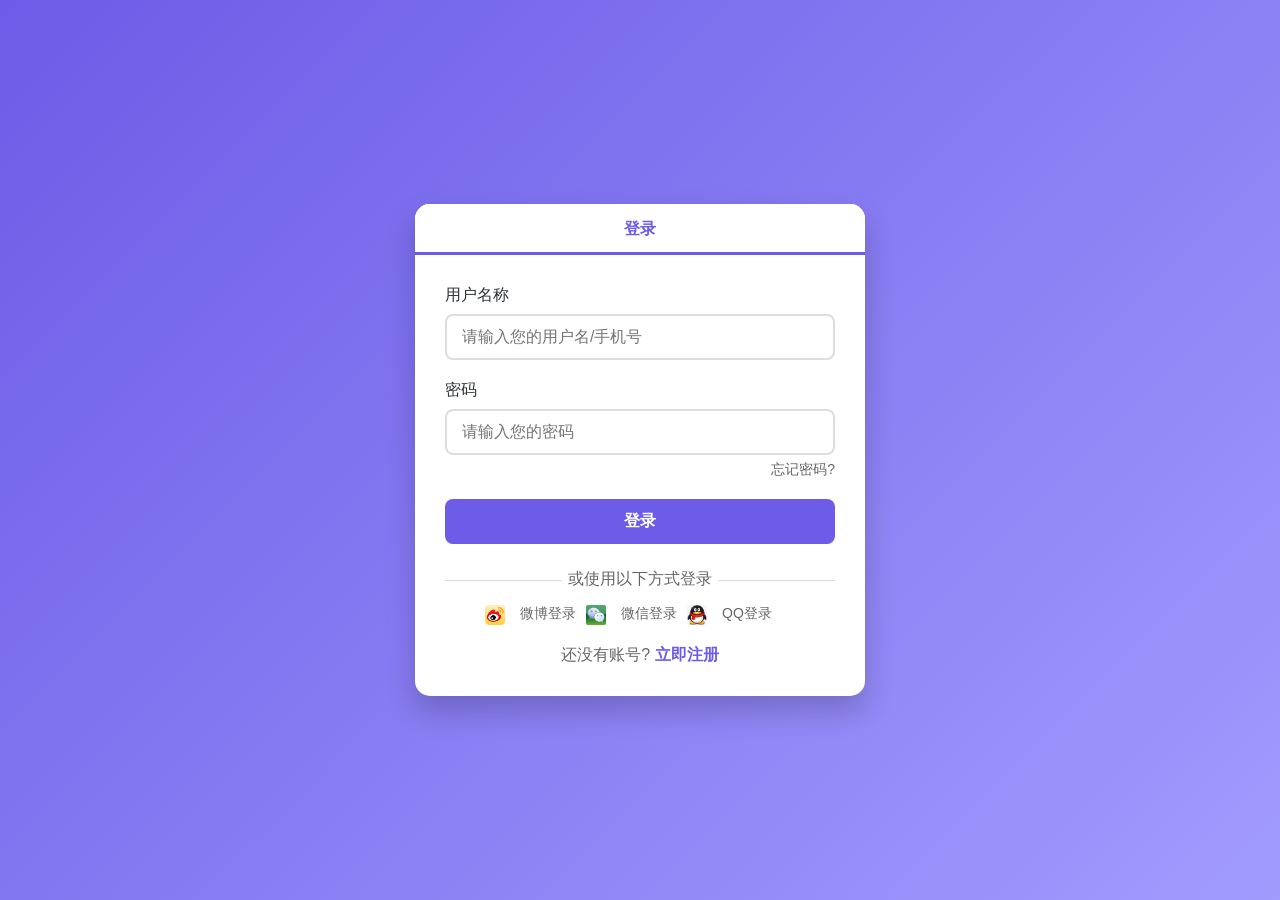
==== web/music/login.html @ 64b98629 "Add files via upload" ====
<!DOCTYPE html>
<html lang="zh-CN">
<head>
    <meta charset="UTF-8">
    <meta name="viewport" content="width=device-width, initial-scale=1.0">
    <title>登录</title>
    <style>
        :root {
            --primary-color: #6c5ce7;
            --secondary-color: #a29bfe;
            --dark-color: #2d3436;
            --light-color: #f5f6fa;
            --success-color: #00b894;
            --error-color: #d63031;
        }
        
        * {
            margin: 0;
            padding: 0;
            box-sizing: border-box;
            font-family: 'Segoe UI', Tahoma, Geneva, Verdana, sans-serif;
        }
        
        body {
            background: linear-gradient(135deg, var(--primary-color), var(--secondary-color));
            min-height: 100vh;
            display: flex;
            justify-content: center;
            align-items: center;
            padding: 20px;
        }
                
        .auth-container {
            background-color: white;
            border-radius: 15px;
            box-shadow: 0 15px 30px rgba(0, 0, 0, 0.2);
            width: 100%;
            max-width: 450px;
            overflow: hidden;
            position: relative;
        }
        
        .tabs {
            display: flex;
            background-color: var(--light-color);
        }
        
        .tab {
            flex: 1;
            text-align: center;
            padding: 15px 0;
            cursor: pointer;
            transition: all 0.3s ease;
            font-weight: 600;
            color: var(--dark-color);
            position: relative;
        }
        
        .tab.active {
            color: var(--primary-color);
            background-color: white;
        }
        
        .tab.active::after {
            content: '';
            position: absolute;
            bottom: 0;
            left: 0;
            width: 100%;
            height: 3px;
            background-color: var(--primary-color);
        }
        
        .form-container {
            padding: 30px;
        }
        
        .form-group {
            margin-bottom: 20px;
            position: relative;
        }
        
        .form-group label {
            display: block;
            margin-bottom: 8px;
            font-weight: 500;
            color: var(--dark-color);
        }
        
        .form-control {
            width: 100%;
            padding: 12px 15px;
            border: 2px solid #ddd;
            border-radius: 8px;
            font-size: 16px;
            transition: all 0.3s;
        }
        
        .form-control:focus {
            border-color: var(--primary-color);
            outline: none;
            box-shadow: 0 0 0 3px rgba(108, 92, 231, 0.2);
        }
        
        .input-icon {
            position: absolute;
            right: 15px;
            top: 40px;
            color: #999;
        }
        
        .btn {
            width: 100%;
            padding: 12px;
            border: none;
            border-radius: 8px;
            font-size: 16px;
            font-weight: 600;
            cursor: pointer;
            transition: all 0.3s;
        }
        
        .btn-primary {
            background-color: var(--primary-color);
            color: white;
        }
        
        .btn-primary:hover {
            background-color: #5649d1;
        }
        
        .social-login {
            margin-top: 25px;
            text-align: center;
        }
        
        .social-login p {
            color: #666;
            margin-bottom: 15px;
            position: relative;
        }
        
        .social-login p::before,
        .social-login p::after {
            content: "";
            position: absolute;
            height: 1px;
            width: 30%;
            background-color: #ddd;
            top: 50%;
        }
        
        .social-login p::before {
            left: 0;
        }
        
        .social-login p::after {
            right: 0;
        }

        .other-login {
          margin-left: 30px;
          display: flex;
          justify-content: left;
          margin-top: 15px;
        }
        .other-login img {
          width: 20px;
          height: 20px;
          margin: 0 10px;
          vertical-align: middle;
        }

        .icon-text{
          margin-left: 5px;
          color: #666;
          font-size: 14px;
        }
        .icon-text:hover{
          color: red;
        }
        
        .forgot-password {
            text-align: right;
            margin-top: -15px;
            margin-bottom: 20px;
        }
        
        .forgot-password a {
            color: #666;
            text-decoration: none;
            font-size: 14px;
        }
        
        .forgot-password a:hover {
            color: var(--primary-color);
        }
        
        .form-footer {
            text-align: center;
            margin-top: 20px;
            color: #666;
        }
        
        .form-footer a {
            color: var(--primary-color);
            text-decoration: none;
            font-weight: 600;
        }
        
        .form-content {
            animation: fadeIn 0.5s ease-out;
        }
        
        /* 自定义弹窗样式 */
        .custom-popup {
            display: none;
            position: fixed;
            top: 0;
            left: 0;
            width: 100%;
            height: 100%;
            background-color: rgba(0,0,0,0.5);
            z-index: 1000;
            justify-content: center;
            align-items: center;
        }
        
        .popup-content {
            background-color: white;
            padding: 30px;
            border-radius: 10px;
            box-shadow: 0 5px 15px rgba(0,0,0,0.3);
            max-width: 400px;
            width: 90%;
            text-align: center;
            position: relative;
            animation: popupFadeIn 0.3s ease-out;
        }
        
        .popup-icon {
            font-size: 50px;
            color: var(--success-color);
            margin-bottom: 20px;
        }
        
        .popup-title {
            font-size: 24px;
            font-weight: 600;
            margin-bottom: 10px;
            color: var(--dark-color);
        }
        
        .popup-message {
            font-size: 16px;
            color: #666;
            margin-bottom: 25px;
        }
        
        .popup-close {
            background-color: var(--primary-color);
            color: white;
            border: none;
            padding: 10px 25px;
            border-radius: 5px;
            font-size: 16px;
            cursor: pointer;
            transition: all 0.3s;
        }
        
        .popup-close:hover {
            background-color: #5649d1;
        }
        
        /*实现了弹窗从上方淡入的效果*/
        @keyframes popupFadeIn {
            from {
                opacity: 0;
                transform: translateY(-20px);
            }
            to {
                opacity: 1;
                transform: translateY(0);
            }
        }
    </style>
</head>

<body>
    <div class="auth-container">
        <div class="tabs">
            <div class="tab active" id="login-tab">登录</div>
        </div>
        
        <div class="form-container">
            <!-- 登录表单 -->
            <div class="form-content" id="login-form">
                <div class="form-group">
                    <label for="login-name">用户名称</label>
                    <input type="name" id="login-name" class="form-control" placeholder="请输入您的用户名/手机号">
                    <i class="fas fa-envelope input-icon"></i>
                </div>
                
                <div class="form-group">
                    <label for="login-password">密码</label>
                    <input type="password" id="login-password" class="form-control" placeholder="请输入您的密码">
                    <i class="fas fa-lock input-icon"></i>
                </div>
                
                <div class="forgot-password">
                    <a href="#">忘记密码?</a>
                </div>
                
                <button class="btn btn-primary" id="login-btn">登录</button>
                
                <div class="social-login">
                  <p>或使用以下方式登录</p>

                  <div class="other-login">
                    <img src="image/微博.webp" alt="" title="微博登录" >
                    <span class="icon-text">微博登录</span>
                    <img src="image/vx.jpg" alt=""  title="微信登录" >
                    <span class="icon-text">微信登录</span>
                    <img src="image/QQ.webp" alt="" title="QQ登录" >
                    <span class="icon-text">QQ登录</span>
                  </div>
                </div>
                
                <div class="form-footer">
                    还没有账号? <a href="Sign up.html" >立即注册</a>
                </div>
            </div>
            <!-- 新增的手机验证码登录表单（默认隐藏） -->
    <div class="form-content" id="phone-login-form" style="display:none;">
        <div class="form-group">
            <label for="phone-number">手机号码</label>
            <input type="tel" id="phone-number" class="form-control" placeholder="请输入您的手机号">
            <i class="fas fa-phone input-icon"></i>
        </div>
        
        <div class="form-group">
            <label for="verification-code">验证码</label>
            <div style="display:flex; gap:10px;">
                <input type="text" id="verification-code" class="form-control" placeholder="请输入验证码" style="flex:1;">
                <button id="send-code-btn" class="btn" style="width:120px; background-color:#f0f0f0;">获取验证码</button>
            </div>
        </div>
        
        <button class="btn btn-primary" id="phone-login-btn">登录</button>
        
        <div class="form-footer" style="margin-top:20px;">
            <a href="#" id="back-to-login">返回账号密码登录</a>
        </div>
    </div>


        </div>
    </div>
    
    <!-- 自定义弹窗 -->
    <div class="custom-popup" id="success-popup">
        <div class="popup-content">
            <div class="popup-icon">✓</div>
            <h3 class="popup-title">登录成功</h3>
            <p class="popup-message">您已成功登录系统，即将跳转到首页...</p>
            <button class="popup-close" id="popup-close">确定</button>
        </div>
    </div>
    
<script>
    // 获取登录按钮
    const loginBtn = document.getElementById('login-btn');
    // 获取弹窗元素
    const successPopup = document.getElementById('success-popup');
    // 获取关闭按钮
    const popupClose = document.getElementById('popup-close');
    const forgotPasswordLink = document.querySelector('.forgot-password a');
    const phoneLoginForm = document.getElementById('phone-login-form');
    const loginForm = document.getElementById('login-form');
    const backToLoginLink = document.getElementById('back-to-login');
    const sendCodeBtn = document.getElementById('send-code-btn');
    const phoneLoginBtn = document.getElementById('phone-login-btn');
    



    // 忘记密码点击事件 - 切换到手机验证码登录
    
    forgotPasswordLink.addEventListener('click', function(e) {
        e.preventDefault();
        loginForm.style.display = 'none';
        phoneLoginForm.style.display = 'block';
    });


    // 返回账号密码登录

    backToLoginLink.addEventListener('click', function(e) {
        e.preventDefault();
        phoneLoginForm.style.display = 'none';
        loginForm.style.display = 'block';
    });


    // 发送验证码按钮点击事件

    sendCodeBtn.addEventListener('click', function() {
    
        const phoneNumber = document.getElementById('phone-number').value;

        if(!phoneNumber || !/^1[3-9]\d{9}$/.test(phoneNumber)) {
            alert('请输入正确的手机号码！');
            return;
    }
    
    // 禁用按钮，防止重复点击
    this.disabled = true;
    let countdown = 60;
    this.textContent = `${countdown}秒后重试`;
    
    const timer = setInterval(() => {
        countdown--;
        this.textContent = `${countdown}秒后重试`;
        
        if(countdown <= 0) {
            clearInterval(timer);
            this.disabled = false;
            this.textContent = '获取验证码';
        }
    }, 1000);
    
    // 这里应该是发送验证码的AJAX请求
    // 模拟发送验证码
    
    console.log(`验证码已发送到手机号: ${phoneNumber}`);
    alert(`验证码已发送到手机号: ${phoneNumber} `);

});


// 手机验证码登录按钮点击事件
phoneLoginBtn.addEventListener('click', function() {
    const phoneNumber = document.getElementById('phone-number').value;
    const verificationCode = document.getElementById('verification-code').value;
    
    if(!phoneNumber || !/^1[3-9]\d{9}$/.test(phoneNumber)) {
        alert('请输入正确的手机号码！');
        return;
    }
    
    if(!verificationCode || verificationCode.length !== 6) {
        alert('请输入6位验证码！');
        return;
    }
    
    // 显示成功弹窗
    successPopup.style.display = 'flex';
    
    // 3秒后自动跳转
    setTimeout(function() {
        window.location.href = 'index.html';
    }, 3000);
});


    // 登录按钮点击事件
    loginBtn.addEventListener('click', function() {
        // 简单的表单验证
        const username = document.getElementById('login-name').value;
        const password = document.getElementById('login-password').value;
        
        if(username && password) {
            // 显示成功弹窗
            successPopup.style.display = 'flex';
            
            // 3秒后自动跳转到首页
            setTimeout(function() {
                window.location.href = 'index.html'; // 跳转到首页
            }, 3000);
        } else {
            alert('请输入用户名和密码！');
        }
    });
    
    // 关闭弹窗并跳转到首页
    popupClose.addEventListener('click', function() {
        successPopup.style.display = 'none';
        window.location.href = 'index.html'; // 立即跳转到首页
    });
    
    // 点击弹窗外部关闭并跳转到首页
    window.addEventListener('click', function(event) {
        if(event.target === successPopup) {
            successPopup.style.display = 'none';
            window.location.href = 'index.html'; // 立即跳转到首页
        }
    });
</script>
</body>
</html>
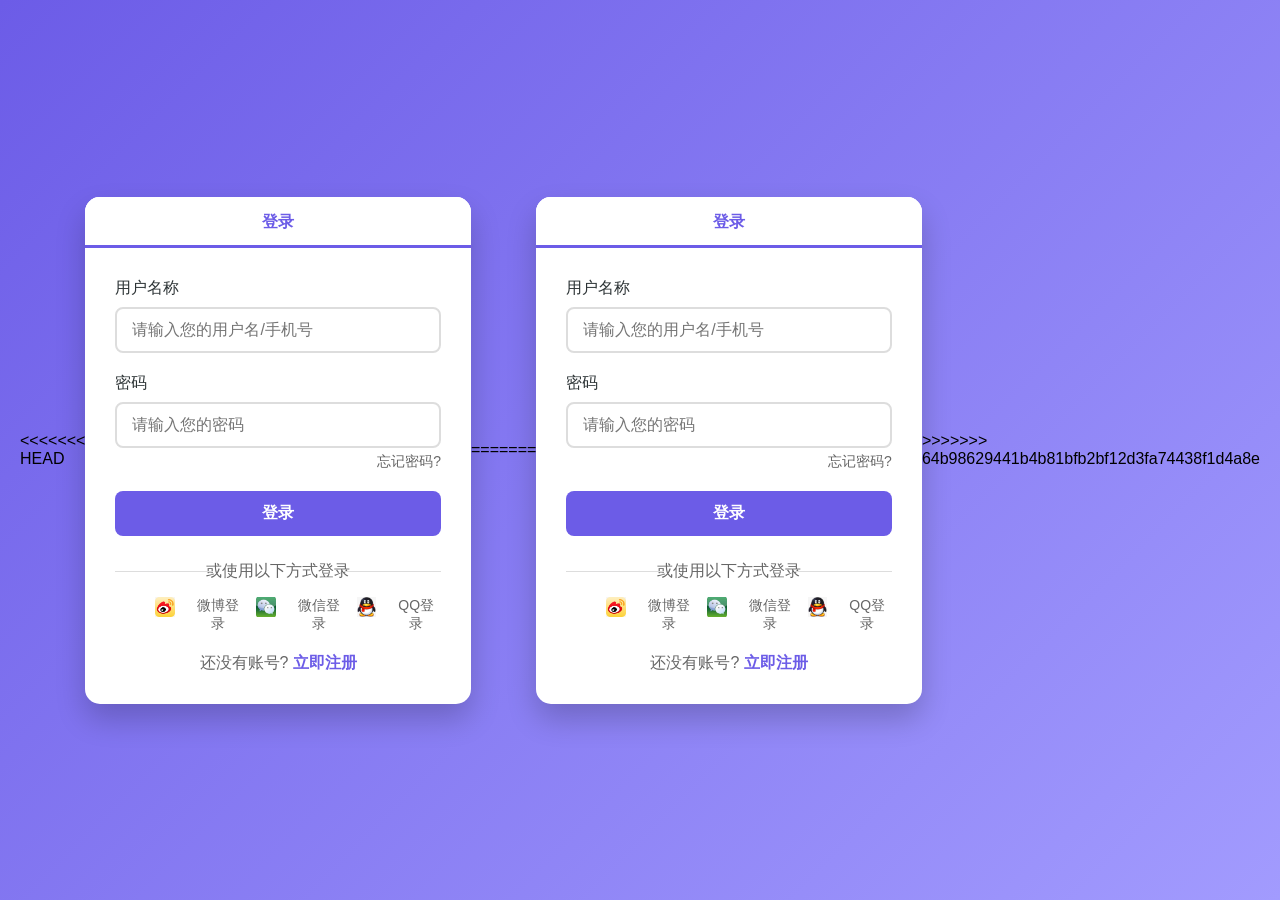
==== commit 24cf4c8d: "project" ====
--- a/web/music/login.html
+++ b/web/music/login.html
@@ -1,3 +1,504 @@
+<<<<<<< HEAD
+<!DOCTYPE html>
+<html lang="zh-CN">
+<head>
+    <meta charset="UTF-8">
+    <meta name="viewport" content="width=device-width, initial-scale=1.0">
+    <title>登录</title>
+    <style>
+        :root {
+            --primary-color: #6c5ce7;
+            --secondary-color: #a29bfe;
+            --dark-color: #2d3436;
+            --light-color: #f5f6fa;
+            --success-color: #00b894;
+            --error-color: #d63031;
+        }
+        
+        * {
+            margin: 0;
+            padding: 0;
+            box-sizing: border-box;
+            font-family: 'Segoe UI', Tahoma, Geneva, Verdana, sans-serif;
+        }
+        
+        body {
+            background: linear-gradient(135deg, var(--primary-color), var(--secondary-color));
+            min-height: 100vh;
+            display: flex;
+            justify-content: center;
+            align-items: center;
+            padding: 20px;
+        }
+                
+        .auth-container {
+            background-color: white;
+            border-radius: 15px;
+            box-shadow: 0 15px 30px rgba(0, 0, 0, 0.2);
+            width: 100%;
+            max-width: 450px;
+            overflow: hidden;
+            position: relative;
+        }
+        
+        .tabs {
+            display: flex;
+            background-color: var(--light-color);
+        }
+        
+        .tab {
+            flex: 1;
+            text-align: center;
+            padding: 15px 0;
+            cursor: pointer;
+            transition: all 0.3s ease;
+            font-weight: 600;
+            color: var(--dark-color);
+            position: relative;
+        }
+        
+        .tab.active {
+            color: var(--primary-color);
+            background-color: white;
+        }
+        
+        .tab.active::after {
+            content: '';
+            position: absolute;
+            bottom: 0;
+            left: 0;
+            width: 100%;
+            height: 3px;
+            background-color: var(--primary-color);
+        }
+        
+        .form-container {
+            padding: 30px;
+        }
+        
+        .form-group {
+            margin-bottom: 20px;
+            position: relative;
+        }
+        
+        .form-group label {
+            display: block;
+            margin-bottom: 8px;
+            font-weight: 500;
+            color: var(--dark-color);
+        }
+        
+        .form-control {
+            width: 100%;
+            padding: 12px 15px;
+            border: 2px solid #ddd;
+            border-radius: 8px;
+            font-size: 16px;
+            transition: all 0.3s;
+        }
+        
+        .form-control:focus {
+            border-color: var(--primary-color);
+            outline: none;
+            box-shadow: 0 0 0 3px rgba(108, 92, 231, 0.2);
+        }
+        
+        .input-icon {
+            position: absolute;
+            right: 15px;
+            top: 40px;
+            color: #999;
+        }
+        
+        .btn {
+            width: 100%;
+            padding: 12px;
+            border: none;
+            border-radius: 8px;
+            font-size: 16px;
+            font-weight: 600;
+            cursor: pointer;
+            transition: all 0.3s;
+        }
+        
+        .btn-primary {
+            background-color: var(--primary-color);
+            color: white;
+        }
+        
+        .btn-primary:hover {
+            background-color: #5649d1;
+        }
+        
+        .social-login {
+            margin-top: 25px;
+            text-align: center;
+        }
+        
+        .social-login p {
+            color: #666;
+            margin-bottom: 15px;
+            position: relative;
+        }
+        
+        .social-login p::before,
+        .social-login p::after {
+            content: "";
+            position: absolute;
+            height: 1px;
+            width: 30%;
+            background-color: #ddd;
+            top: 50%;
+        }
+        
+        .social-login p::before {
+            left: 0;
+        }
+        
+        .social-login p::after {
+            right: 0;
+        }
+
+        .other-login {
+          margin-left: 30px;
+          display: flex;
+          justify-content: left;
+          margin-top: 15px;
+        }
+        .other-login img {
+          width: 20px;
+          height: 20px;
+          margin: 0 10px;
+          vertical-align: middle;
+        }
+
+        .icon-text{
+          margin-left: 5px;
+          color: #666;
+          font-size: 14px;
+        }
+        .icon-text:hover{
+          color: red;
+        }
+        
+        .forgot-password {
+            text-align: right;
+            margin-top: -15px;
+            margin-bottom: 20px;
+        }
+        
+        .forgot-password a {
+            color: #666;
+            text-decoration: none;
+            font-size: 14px;
+        }
+        
+        .forgot-password a:hover {
+            color: var(--primary-color);
+        }
+        
+        .form-footer {
+            text-align: center;
+            margin-top: 20px;
+            color: #666;
+        }
+        
+        .form-footer a {
+            color: var(--primary-color);
+            text-decoration: none;
+            font-weight: 600;
+        }
+        
+        .form-content {
+            animation: fadeIn 0.5s ease-out;
+        }
+        
+        /* 自定义弹窗样式 */
+        .custom-popup {
+            display: none;
+            position: fixed;
+            top: 0;
+            left: 0;
+            width: 100%;
+            height: 100%;
+            background-color: rgba(0,0,0,0.5);
+            z-index: 1000;
+            justify-content: center;
+            align-items: center;
+        }
+        
+        .popup-content {
+            background-color: white;
+            padding: 30px;
+            border-radius: 10px;
+            box-shadow: 0 5px 15px rgba(0,0,0,0.3);
+            max-width: 400px;
+            width: 90%;
+            text-align: center;
+            position: relative;
+            animation: popupFadeIn 0.3s ease-out;
+        }
+        
+        .popup-icon {
+            font-size: 50px;
+            color: var(--success-color);
+            margin-bottom: 20px;
+        }
+        
+        .popup-title {
+            font-size: 24px;
+            font-weight: 600;
+            margin-bottom: 10px;
+            color: var(--dark-color);
+        }
+        
+        .popup-message {
+            font-size: 16px;
+            color: #666;
+            margin-bottom: 25px;
+        }
+        
+        .popup-close {
+            background-color: var(--primary-color);
+            color: white;
+            border: none;
+            padding: 10px 25px;
+            border-radius: 5px;
+            font-size: 16px;
+            cursor: pointer;
+            transition: all 0.3s;
+        }
+        
+        .popup-close:hover {
+            background-color: #5649d1;
+        }
+        
+        /*实现了弹窗从上方淡入的效果*/
+        @keyframes popupFadeIn {
+            from {
+                opacity: 0;
+                transform: translateY(-20px);
+            }
+            to {
+                opacity: 1;
+                transform: translateY(0);
+            }
+        }
+    </style>
+</head>
+
+<body>
+    <div class="auth-container">
+        <div class="tabs">
+            <div class="tab active" id="login-tab">登录</div>
+        </div>
+        
+        <div class="form-container">
+            <!-- 登录表单 -->
+            <div class="form-content" id="login-form">
+                <div class="form-group">
+                    <label for="login-name">用户名称</label>
+                    <input type="name" id="login-name" class="form-control" placeholder="请输入您的用户名/手机号">
+                    <i class="fas fa-envelope input-icon"></i>
+                </div>
+                
+                <div class="form-group">
+                    <label for="login-password">密码</label>
+                    <input type="password" id="login-password" class="form-control" placeholder="请输入您的密码">
+                    <i class="fas fa-lock input-icon"></i>
+                </div>
+                
+                <div class="forgot-password">
+                    <a href="#">忘记密码?</a>
+                </div>
+                
+                <button class="btn btn-primary" id="login-btn">登录</button>
+                
+                <div class="social-login">
+                  <p>或使用以下方式登录</p>
+
+                  <div class="other-login">
+                    <img src="image/微博.webp" alt="" title="微博登录" >
+                    <span class="icon-text">微博登录</span>
+                    <img src="image/vx.jpg" alt=""  title="微信登录" >
+                    <span class="icon-text">微信登录</span>
+                    <img src="image/QQ.webp" alt="" title="QQ登录" >
+                    <span class="icon-text">QQ登录</span>
+                  </div>
+                </div>
+                
+                <div class="form-footer">
+                    还没有账号? <a href="Sign up.html" >立即注册</a>
+                </div>
+            </div>
+            <!-- 新增的手机验证码登录表单（默认隐藏） -->
+    <div class="form-content" id="phone-login-form" style="display:none;">
+        <div class="form-group">
+            <label for="phone-number">手机号码</label>
+            <input type="tel" id="phone-number" class="form-control" placeholder="请输入您的手机号">
+            <i class="fas fa-phone input-icon"></i>
+        </div>
+        
+        <div class="form-group">
+            <label for="verification-code">验证码</label>
+            <div style="display:flex; gap:10px;">
+                <input type="text" id="verification-code" class="form-control" placeholder="请输入验证码" style="flex:1;">
+                <button id="send-code-btn" class="btn" style="width:120px; background-color:#f0f0f0;">获取验证码</button>
+            </div>
+        </div>
+        
+        <button class="btn btn-primary" id="phone-login-btn">登录</button>
+        
+        <div class="form-footer" style="margin-top:20px;">
+            <a href="#" id="back-to-login">返回账号密码登录</a>
+        </div>
+    </div>
+
+
+        </div>
+    </div>
+    
+    <!-- 自定义弹窗 -->
+    <div class="custom-popup" id="success-popup">
+        <div class="popup-content">
+            <div class="popup-icon">✓</div>
+            <h3 class="popup-title">登录成功</h3>
+            <p class="popup-message">您已成功登录系统，即将跳转到首页...</p>
+            <button class="popup-close" id="popup-close">确定</button>
+        </div>
+    </div>
+    
+<script>
+    // 获取登录按钮
+    const loginBtn = document.getElementById('login-btn');
+    // 获取弹窗元素
+    const successPopup = document.getElementById('success-popup');
+    // 获取关闭按钮
+    const popupClose = document.getElementById('popup-close');
+    const forgotPasswordLink = document.querySelector('.forgot-password a');
+    const phoneLoginForm = document.getElementById('phone-login-form');
+    const loginForm = document.getElementById('login-form');
+    const backToLoginLink = document.getElementById('back-to-login');
+    const sendCodeBtn = document.getElementById('send-code-btn');
+    const phoneLoginBtn = document.getElementById('phone-login-btn');
+    
+
+
+
+    // 忘记密码点击事件 - 切换到手机验证码登录
+    
+    forgotPasswordLink.addEventListener('click', function(e) {
+        e.preventDefault();
+        loginForm.style.display = 'none';
+        phoneLoginForm.style.display = 'block';
+    });
+
+
+    // 返回账号密码登录
+
+    backToLoginLink.addEventListener('click', function(e) {
+        e.preventDefault();
+        phoneLoginForm.style.display = 'none';
+        loginForm.style.display = 'block';
+    });
+
+
+    // 发送验证码按钮点击事件
+
+    sendCodeBtn.addEventListener('click', function() {
+    
+        const phoneNumber = document.getElementById('phone-number').value;
+
+        if(!phoneNumber || !/^1[3-9]\d{9}$/.test(phoneNumber)) {
+            alert('请输入正确的手机号码！');
+            return;
+    }
+    
+    // 禁用按钮，防止重复点击
+    this.disabled = true;
+    let countdown = 60;
+    this.textContent = `${countdown}秒后重试`;
+    
+    const timer = setInterval(() => {
+        countdown--;
+        this.textContent = `${countdown}秒后重试`;
+        
+        if(countdown <= 0) {
+            clearInterval(timer);
+            this.disabled = false;
+            this.textContent = '获取验证码';
+        }
+    }, 1000);
+    
+    // 这里应该是发送验证码的AJAX请求
+    // 模拟发送验证码
+    
+    console.log(`验证码已发送到手机号: ${phoneNumber}`);
+    alert(`验证码已发送到手机号: ${phoneNumber} `);
+
+});
+
+
+// 手机验证码登录按钮点击事件
+phoneLoginBtn.addEventListener('click', function() {
+    const phoneNumber = document.getElementById('phone-number').value;
+    const verificationCode = document.getElementById('verification-code').value;
+    
+    if(!phoneNumber || !/^1[3-9]\d{9}$/.test(phoneNumber)) {
+        alert('请输入正确的手机号码！');
+        return;
+    }
+    
+    if(!verificationCode || verificationCode.length !== 6) {
+        alert('请输入6位验证码！');
+        return;
+    }
+    
+    // 显示成功弹窗
+    successPopup.style.display = 'flex';
+    
+    // 3秒后自动跳转
+    setTimeout(function() {
+        window.location.href = 'index.html';
+    }, 3000);
+});
+
+
+    // 登录按钮点击事件
+    loginBtn.addEventListener('click', function() {
+        // 简单的表单验证
+        const username = document.getElementById('login-name').value;
+        const password = document.getElementById('login-password').value;
+        
+        if(username && password) {
+            // 显示成功弹窗
+            successPopup.style.display = 'flex';
+            
+            // 3秒后自动跳转到首页
+            setTimeout(function() {
+                window.location.href = 'index.html'; // 跳转到首页
+            }, 3000);
+        } else {
+            alert('请输入用户名和密码！');
+        }
+    });
+    
+    // 关闭弹窗并跳转到首页
+    popupClose.addEventListener('click', function() {
+        successPopup.style.display = 'none';
+        window.location.href = 'index.html'; // 立即跳转到首页
+    });
+    
+    // 点击弹窗外部关闭并跳转到首页
+    window.addEventListener('click', function(event) {
+        if(event.target === successPopup) {
+            successPopup.style.display = 'none';
+            window.location.href = 'index.html'; // 立即跳转到首页
+        }
+    });
+</script>
+</body>
+=======
 <!DOCTYPE html>
 <html lang="zh-CN">
 <head>
@@ -497,4 +998,5 @@
     });
 </script>
 </body>
+>>>>>>> 64b98629441b4b81bfb2bf12d3fa74438f1d4a8e
 </html>
